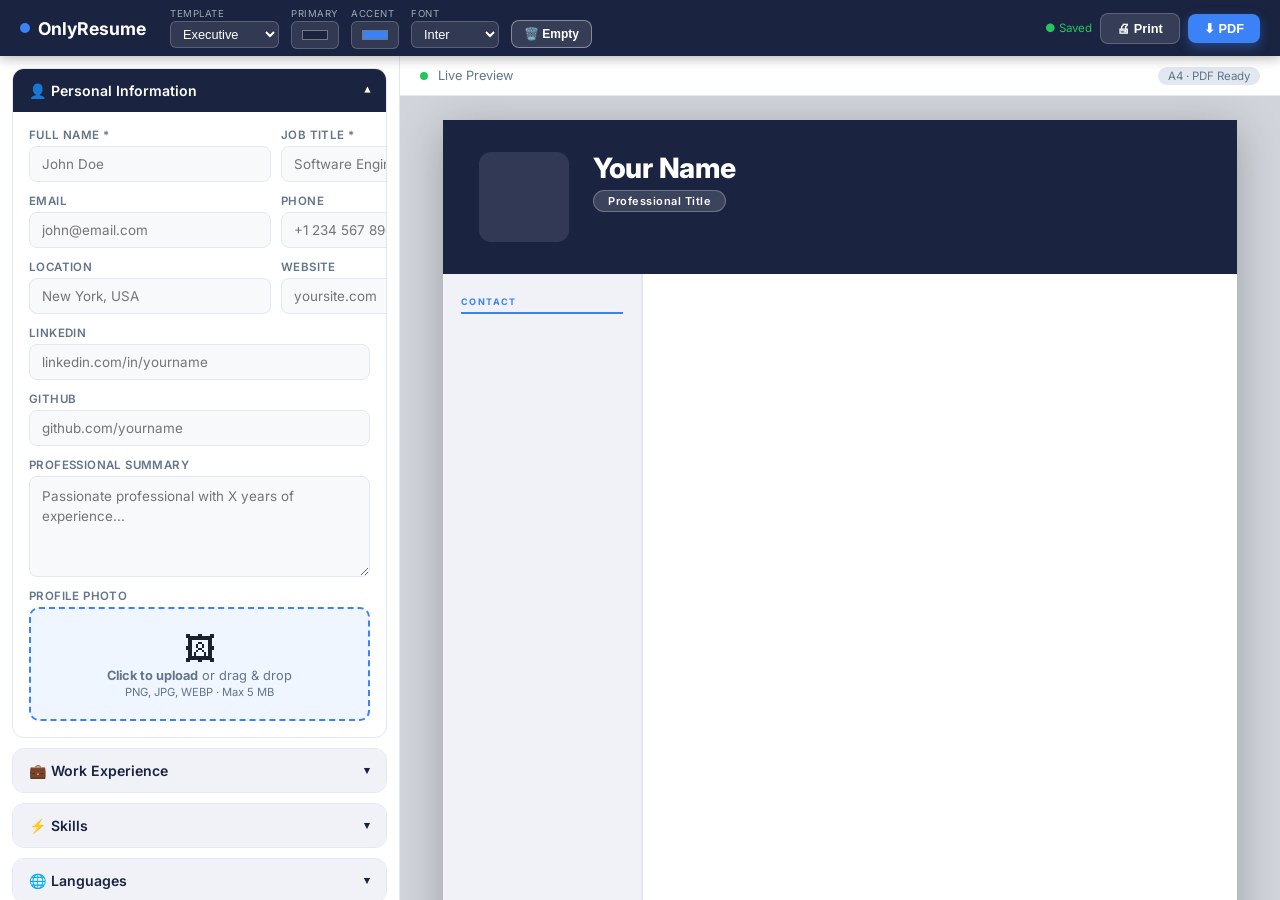
==== builder.html @ aa71aa25 "Add files via upload" ====
<!DOCTYPE html>
<html lang="en">
<head>
<meta charset="UTF-8"/>
<meta name="viewport" content="width=device-width,initial-scale=1.0"/>
<title>Resume Builder — OnlyResume</title>
<link rel="preconnect" href="https://fonts.googleapis.com"/>
<link href="https://fonts.googleapis.com/css2?family=Inter:wght@300;400;500;600;700&family=Poppins:wght@400;500;600;700&family=Roboto:wght@300;400;500;700&family=Lato:wght@300;400;700&family=Raleway:wght@400;500;600;700&display=swap" rel="stylesheet"/>
<link rel="stylesheet" href="https://cdnjs.cloudflare.com/ajax/libs/cropperjs/1.6.1/cropper.min.css"/>
<link rel="stylesheet" href="builder.css"/>
</head>
<body>

<!-- ══ TOP BAR ══ -->
<header id="topbar">
  <a href="index.html" class="brand">
    <span class="brand-dot"></span>OnlyResume
  </a>
  <div class="tb-controls">
    <div class="tb-group">
      <label>Template</label>
      <select id="sel-template">
        <option value="executive">Executive</option>
        <option value="modern">Modern</option>
        <option value="minimal">Minimal</option>
        <option value="creative">Creative</option>
        <option value="corporate">Corporate</option>
        <option value="professional">Professional</option>
      </select>
    </div>
    <div class="tb-group">
      <label>Primary</label>
      <input type="color" id="col-primary" value="#1a2340" class="color-pick"/>
    </div>
    <div class="tb-group">
      <label>Accent</label>
      <input type="color" id="col-accent" value="#3b82f6" class="color-pick"/>
    </div>
    <div class="tb-group">
      <label>Font</label>
      <select id="sel-font">
        <option>Inter</option>
        <option>Poppins</option>
        <option>Roboto</option>
        <option>Lato</option>
        <option>Raleway</option>
      </select>
    </div>
    <div class="tb-group">
      <label>&nbsp;</label>
      <button class="tbtn ghost" id="btn-clear" style="padding: 4px 12px; height: 28px; display: flex; align-items: center; gap: 4px; font-size: 0.75rem; border-color: rgba(255,255,255,0.4); margin-bottom: 2px;">🗑️ Empty</button>
    </div>
  </div>
  <div class="tb-actions">
    <span id="save-status" class="save-badge">● Saved</span>
    <button class="tbtn ghost" id="btn-print">🖨 Print</button>
    <button class="tbtn primary" id="btn-pdf">⬇ PDF</button>
  </div>
</header>

<!-- ══ BUILDER BODY ══ -->
<div id="builder">

  <!-- LEFT: Form Panel -->
  <aside id="form-panel">
    <div class="form-scroll">

      <!-- Personal Info -->
      <div class="card" data-section="personal">
        <div class="card-hdr open">
          <span>👤 Personal Information</span><span class="chev">▾</span>
        </div>
        <div class="card-body">
          <div class="row2">
            <div class="fg"><label>Full Name *</label><input id="f-name" type="text" placeholder="John Doe"/></div>
            <div class="fg"><label>Job Title *</label><input id="f-title" type="text" placeholder="Software Engineer"/></div>
          </div>
          <div class="row2">
            <div class="fg"><label>Email</label><input id="f-email" type="email" placeholder="john@email.com"/></div>
            <div class="fg"><label>Phone</label><input id="f-phone" type="tel" placeholder="+1 234 567 8900"/></div>
          </div>
          <div class="row2">
            <div class="fg"><label>Location</label><input id="f-location" type="text" placeholder="New York, USA"/></div>
            <div class="fg"><label>Website</label><input id="f-website" type="url" placeholder="yoursite.com"/></div>
          </div>
          <div class="fg"><label>LinkedIn</label><input id="f-linkedin" type="url" placeholder="linkedin.com/in/yourname"/></div>
          <div class="fg"><label>GitHub</label><input id="f-github" type="url" placeholder="github.com/yourname"/></div>
          <div class="fg"><label>Professional Summary</label><textarea id="f-summary" rows="4" placeholder="Passionate professional with X years of experience..."></textarea></div>
          <div class="fg">
            <div style="display:flex; justify-content:space-between; align-items:center;">
              <label>Profile Photo</label>
              <button id="btn-remove-photo" style="display:none; font-size:0.7rem; color:#ef4444; background:none; border:none; cursor:pointer; font-weight:600; padding:0; outline:none;">Remove ✕</button>
            </div>
            <div class="upload-zone" id="upload-zone">
              <input type="file" id="photo-input" accept="image/*"/>
              <img id="upload-thumb" alt=""/>
              <div id="upload-inner">
                <div style="font-size:2rem">🖼</div>
                <p><strong>Click to upload</strong> or drag & drop</p>
                <p class="sub">PNG, JPG, WEBP · Max 5 MB</p>
              </div>
            </div>
          </div>
        </div>
      </div>

      <!-- Work Experience -->
      <div class="card" data-section="experience">
        <div class="card-hdr">
          <span>💼 Work Experience</span><span class="chev">▾</span>
        </div>
        <div class="card-body collapsed">
          <div id="exp-list"></div>
          <button class="add-btn" id="add-exp">+ Add Experience</button>
        </div>
      </div>

      <!-- Skills -->
      <div class="card" data-section="skills">
        <div class="card-hdr">
          <span>⚡ Skills</span><span class="chev">▾</span>
        </div>
        <div class="card-body collapsed">
          <p class="hint">Add skill name and proficiency level (0–100)</p>
          <div id="skill-list"></div>
          <button class="add-btn" id="add-skill">+ Add Skill</button>
        </div>
      </div>

      <!-- Languages -->
      <div class="card" data-section="languages">
        <div class="card-hdr">
          <span>🌐 Languages</span><span class="chev">▾</span>
        </div>
        <div class="card-body collapsed">
          <div id="lang-list"></div>
          <button class="add-btn" id="add-lang">+ Add Language</button>
        </div>
      </div>

      <!-- Certifications -->
      <div class="card" data-section="certs">
        <div class="card-hdr">
          <span>🏆 Certifications</span><span class="chev">▾</span>
        </div>
        <div class="card-body collapsed">
          <div id="cert-list"></div>
          <button class="add-btn" id="add-cert">+ Add Certification</button>
        </div>
      </div>

      <!-- Education -->
      <div class="card" data-section="education">
        <div class="card-hdr">
          <span>🎓 Education</span><span class="chev">▾</span>
        </div>
        <div class="card-body collapsed">
          <div id="edu-list"></div>
          <button class="add-btn" id="add-edu">+ Add Education</button>
        </div>
      </div>

      <!-- Projects -->
      <div class="card" data-section="projects">
        <div class="card-hdr">
          <span>🚀 Projects</span><span class="chev">▾</span>
        </div>
        <div class="card-body collapsed">
          <div id="proj-list"></div>
          <button class="add-btn" id="add-proj">+ Add Project</button>
        </div>
      </div>

      <!-- Awards -->
      <div class="card" data-section="awards">
        <div class="card-hdr">
          <span>🥇 Awards & Achievements</span><span class="chev">▾</span>
        </div>
        <div class="card-body collapsed">
          <div id="award-list"></div>
          <button class="add-btn" id="add-award">+ Add Award</button>
        </div>
      </div>

    </div><!-- /form-scroll -->
  </aside>

  <!-- RIGHT: Preview -->
  <section id="preview-panel">
    <div class="preview-topbar">
      <span class="live-dot"></span>
      <span>Live Preview</span>
      <span class="page-tag">A4 · PDF Ready</span>
    </div>
    <div id="preview-viewport">
      <div id="a4-page">
        <!-- Rendered by builder.js -->
      </div>
    </div>
  </section>

</div><!-- /builder -->

<!-- ══ CROP MODAL ══ -->
<div id="crop-modal">
  <div class="crop-box">
    <div class="crop-hdr">
      <span>✂️ Crop Profile Photo</span>
      <button id="crop-close">✕</button>
    </div>
    <div class="crop-canvas">
      <img id="crop-src" src="" alt=""/>
    </div>
    <div class="crop-ctrls">
      <div class="ctrl-row">
        <span class="ctrl-lbl">🔍 Zoom</span>
        <button class="cbtn" id="zoom-out">−</button>
        <input type="range" id="zoom-slider" min="0" max="3" step="0.01" value="0"/>
        <button class="cbtn" id="zoom-in">+</button>
      </div>
      <div class="ctrl-row">
        <span class="ctrl-lbl">🔄 Rotate</span>
        <button class="cbtn" id="rot-l">↺</button>
        <button class="cbtn" id="rot-r">↻</button>
        <span class="ctrl-lbl" style="margin-left:12px">🪞 Flip</span>
        <button class="cbtn" id="flip-h">↔</button>
        <button class="cbtn" id="flip-v">↕</button>
        <button class="cbtn" id="crop-reset" style="margin-left:auto">⟳ Reset</button>
      </div>
      <div class="ctrl-row">
        <span class="ctrl-lbl">Shape:</span>
        <button class="rbtn active" data-ratio="1">▪ Square</button>
        <button class="rbtn" data-ratio="circle">● Circle</button>
        <button class="rbtn" data-ratio="NaN">⊡ Free</button>
      </div>
    </div>
    <div class="crop-foot">
      <button class="cbtn-cancel" id="crop-cancel">Cancel</button>
      <button class="cbtn-apply" id="crop-apply">✓ Apply Photo</button>
    </div>
  </div>
</div>

<script src="https://cdnjs.cloudflare.com/ajax/libs/cropperjs/1.6.1/cropper.min.js"></script>
<script src="builder.js"></script>
</body>
</html>
---- builder.css ----
@import url('https://fonts.googleapis.com/css2?family=Inter:wght@300;400;500;600;700&family=Poppins:wght@400;500;600;700&family=Roboto:wght@300;400;500;700&family=Lato:wght@300;400;700&family=Raleway:wght@400;500;600;700&display=swap');
*,*::before,*::after{box-sizing:border-box;margin:0;padding:0}
:root{--primary:#1a2340;--accent:#3b82f6;--bg:#f0f2f7;--white:#fff;--grey:#e2e8f0;--text:#1a202c;--muted:#64748b;--radius:8px;--shadow:0 4px 24px rgba(0,0,0,.12)}
html,body{height:100%;font-family:'Inter',sans-serif;background:var(--bg);color:var(--text)}
/* TOPBAR */
#topbar{height:56px;background:var(--primary);display:flex;align-items:center;gap:16px;padding:0 20px;position:sticky;top:0;z-index:100;box-shadow:0 2px 12px rgba(0,0,0,.3)}
.brand{color:#fff;font-weight:700;font-size:1.1rem;text-decoration:none;display:flex;align-items:center;gap:8px;white-space:nowrap;margin-right:8px}
.brand-dot{width:10px;height:10px;border-radius:50%;background:var(--accent)}
.tb-controls{display:flex;align-items:center;gap:12px;flex:1;flex-wrap:nowrap;overflow-x:auto}
.tb-group{display:flex;flex-direction:column;gap:2px}
.tb-group label{font-size:.6rem;color:rgba(255,255,255,.6);text-transform:uppercase;letter-spacing:.5px}
.tb-group select,.tb-group input{background:rgba(255,255,255,.1);border:1px solid rgba(255,255,255,.2);color:#fff;border-radius:6px;padding:4px 8px;font-size:.8rem;outline:none;cursor:pointer}
.tb-group select option{background:#1a2340;color:#fff}
.color-pick{width:48px;height:28px;padding:2px;border-radius:6px;cursor:pointer}
.tb-actions{display:flex;align-items:center;gap:8px;margin-left:auto;flex-shrink:0}
.save-badge{font-size:.72rem;color:rgba(255,255,255,.5);white-space:nowrap}
.tbtn{padding:7px 16px;border:none;border-radius:8px;font-size:.8rem;font-weight:600;cursor:pointer;transition:.2s}
.tbtn.ghost{background:rgba(255,255,255,.12);color:#fff;border:1px solid rgba(255,255,255,.2)}
.tbtn.ghost:hover{background:rgba(255,255,255,.22)}
.tbtn.primary{background:var(--accent);color:#fff;box-shadow:0 4px 12px rgba(59,130,246,.4)}
.tbtn.primary:hover{background:#2563eb}
/* BUILDER LAYOUT */
#builder{display:flex;height:calc(100vh - 56px);overflow-x:auto;overflow-y:hidden}
/* FORM PANEL */
#form-panel{width:400px;max-width:100%;flex-shrink:0;background:#fff;border-right:1.5px solid var(--grey);overflow-x:auto;display:flex;flex-direction:column}
.form-scroll{flex:1;overflow-y:auto;padding:12px}
.form-scroll::-webkit-scrollbar{width:4px}
.form-scroll::-webkit-scrollbar-thumb{background:var(--grey);border-radius:4px}
/* CARDS */
.card{background:#fff;border:1.5px solid var(--grey);border-radius:12px;margin-bottom:10px;overflow:hidden}
.card-hdr{padding:13px 16px;display:flex;justify-content:space-between;align-items:center;cursor:pointer;font-weight:600;font-size:.88rem;color:var(--primary);background:var(--bg);user-select:none;transition:.15s}
.card-hdr:hover{background:#e8ecf4}
.card-hdr.open{background:var(--primary);color:#fff}
.chev{transition:.2s;font-size:.7rem}
.card-hdr.open .chev{transform:rotate(180deg)}
.card-body{padding:16px;display:flex;flex-direction:column;gap:12px}
.card-body.collapsed{display:none}
/* FIELDS */
.fg{display:flex;flex-direction:column;gap:4px}
.fg label{font-size:.72rem;font-weight:600;color:var(--muted);text-transform:uppercase;letter-spacing:.4px}
.fg input,.fg textarea,.fg select{padding:9px 12px;border:1.5px solid var(--grey);border-radius:var(--radius);font-family:inherit;font-size:.84rem;color:var(--text);background:#f8f9fb;outline:none;transition:.15s;resize:vertical}
.fg input:focus,.fg textarea:focus,.fg select:focus{border-color:var(--accent);background:#fff;box-shadow:0 0 0 3px rgba(59,130,246,.1)}
.fg textarea{min-height:72px;line-height:1.5}
.row2{display:grid;grid-template-columns:1fr 1fr;gap:10px}
.hint{font-size:.72rem;color:var(--muted);margin-bottom:4px}
/* DYNAMIC ENTRIES */
.entry-block{background:#f8f9fb;border:1.5px solid var(--grey);border-radius:8px;padding:12px;display:flex;flex-direction:column;gap:10px;position:relative}
.entry-block+.entry-block{margin-top:8px}
.del-btn{position:absolute;top:10px;right:10px;width:26px;height:26px;border:none;border-radius:6px;background:#fee2e2;color:#ef4444;cursor:pointer;font-size:.85rem;display:flex;align-items:center;justify-content:center}
.del-btn:hover{background:#fca5a5}
.add-btn{margin-top:4px;padding:8px 14px;border:1.5px dashed var(--accent);border-radius:8px;background:transparent;color:var(--accent);font-size:.82rem;font-weight:600;cursor:pointer;transition:.15s;width:100%;text-align:center}
.add-btn:hover{background:#eff6ff}
/* SKILL ENTRY */
.skill-row{display:flex;align-items:center;gap:8px}
.skill-row input[type=text]{flex:1;padding:8px 10px;border:1.5px solid var(--grey);border-radius:var(--radius);font-size:.82rem;background:#f8f9fb;outline:none;transition:.15s}
.skill-row input[type=text]:focus{border-color:var(--accent);background:#fff}
.skill-row input[type=range]{width:90px;accent-color:var(--accent)}
.skill-row .lvl{font-size:.72rem;color:var(--muted);width:30px;text-align:right}
/* UPLOAD ZONE */
.upload-zone{border:2px dashed var(--accent);border-radius:10px;padding:20px;text-align:center;background:#eff6ff;cursor:pointer;position:relative;transition:.15s;overflow:hidden;word-wrap:break-word;display:flex;flex-direction:column;align-items:center;justify-content:center}
.upload-zone:hover{background:#dbeafe}
.upload-zone input[type=file]{position:absolute;inset:0;opacity:0;cursor:pointer;width:100%;height:100%}
.upload-zone p{font-size:.8rem;color:var(--muted);max-width:100%;white-space:normal;word-break:break-word}
.upload-zone .sub{font-size:.7rem;margin-top:2px;max-width:100%}
#upload-thumb{width:72px;height:72px;border-radius:50%;object-fit:cover;border:3px solid var(--accent);margin:0 auto 8px;display:none}
/* PREVIEW PANEL */
#preview-panel{flex:1;display:flex;flex-direction:column;overflow:hidden}
.preview-topbar{height:40px;background:#fff;border-bottom:1px solid var(--grey);display:flex;align-items:center;gap:10px;padding:0 20px;font-size:.8rem;color:var(--muted)}
.live-dot{width:8px;height:8px;border-radius:50%;background:#22c55e;animation:pulse 2s infinite}
@keyframes pulse{0%,100%{box-shadow:0 0 0 0 rgba(34,197,94,.5)}50%{box-shadow:0 0 0 6px rgba(34,197,94,0)}}
.page-tag{margin-left:auto;font-size:.72rem;background:var(--grey);padding:2px 10px;border-radius:50px}
#preview-viewport{flex:1;overflow:auto;background:#d1d5db;display:flex;align-items:flex-start;justify-content:center;padding:24px}
#a4-page{width:794px;min-height:1122px;background:#fff;box-shadow:0 8px 40px rgba(0,0,0,.25);flex-shrink:0;transform-origin:top center;font-family:var(--resume-font,'Inter');overflow:hidden}
/* ── TEMPLATE: EXECUTIVE ── */
.tpl-exec .exec-header{background:var(--r-primary,#1a2340);color:#fff;padding:32px 36px;display:flex;align-items:flex-start;gap:24px}
.tpl-exec .exec-photo{width:90px;height:90px;border-radius:12px;object-fit:cover;border:3px solid rgba(255,255,255,.3);flex-shrink:0}
.tpl-exec .exec-photo-ph{width:90px;height:90px;border-radius:12px;background:rgba(255,255,255,.1);display:flex;align-items:center;justify-content:center;font-size:2rem;flex-shrink:0}
.tpl-exec .exec-name{font-size:28px;font-weight:800;letter-spacing:-.3px;line-height:1.15}
.tpl-exec .exec-title{display:inline-block;margin-top:6px;padding:3px 14px;border-radius:50px;background:rgba(255,255,255,.15);border:1px solid rgba(255,255,255,.25);font-size:11px;font-weight:600;letter-spacing:.5px}
.tpl-exec .exec-body{display:grid;grid-template-columns:200px 1fr;min-height:800px}
.tpl-exec .exec-sidebar{background:#f0f2f7;padding:22px 18px;display:flex;flex-direction:column;gap:20px;border-right:2px solid #e2e8f0}
.tpl-exec .exec-main{padding:22px 28px;display:flex;flex-direction:column;gap:18px}
.r-sec-title{font-size:9px;font-weight:700;text-transform:uppercase;letter-spacing:1.4px;color:var(--r-accent,#3b82f6);padding-bottom:5px;border-bottom:2px solid var(--r-accent,#3b82f6);margin-bottom:8px}
.r-contact-item{display:flex;align-items:flex-start;gap:7px;margin-bottom:6px}
.r-contact-icon{width:22px;height:22px;border-radius:50%;background:var(--r-primary,#1a2340);color:#fff;display:flex;align-items:center;justify-content:center;font-size:9px;flex-shrink:0;margin-top:1px}
.r-contact-text{font-size:10px;color:#4a5568;word-break:break-all;line-height:1.4}
.r-skill-item{margin-bottom:7px}
.r-skill-name{font-size:9.5px;color:#2d3748;font-weight:500;margin-bottom:3px;display:flex;justify-content:space-between}
.r-skill-bar{height:5px;background:#e2e8f0;border-radius:3px;overflow:hidden}
.r-skill-fill{height:100%;background:var(--r-accent,#3b82f6);border-radius:3px}
.r-lang-item{display:flex;justify-content:space-between;align-items:center;margin-bottom:5px}
.r-lang-name{font-size:10px;color:#2d3748;font-weight:500}
.r-lang-level{font-size:9px;color:var(--r-accent,#3b82f6);font-weight:600}
.r-cert-item{display:flex;gap:6px;align-items:flex-start;margin-bottom:6px}
.r-cert-dot{width:6px;height:6px;border-radius:50%;background:var(--r-accent,#3b82f6);flex-shrink:0;margin-top:3px}
.r-cert-text{font-size:9.5px;color:#4a5568;line-height:1.4}
.r-summary{font-size:10px;color:#4a5568;line-height:1.7}
.r-main-sec-title{font-size:10px;font-weight:700;text-transform:uppercase;letter-spacing:1.2px;color:var(--r-primary,#1a2340);padding-bottom:5px;border-bottom:2.5px solid var(--r-accent,#3b82f6);margin-bottom:10px}
.r-exp-block{margin-bottom:12px;padding-left:12px;border-left:2px solid var(--r-accent,#3b82f6)}
.r-exp-role{font-size:11px;font-weight:700;color:#1a202c}
.r-exp-company{font-size:10px;color:var(--r-accent,#3b82f6);font-weight:600}
.r-exp-date{font-size:9px;color:#94a3b8;margin-top:2px}
.r-exp-bullets{margin-top:5px;padding-left:14px}
.r-exp-bullets li{font-size:9.5px;color:#4a5568;line-height:1.6;margin-bottom:2px;list-style:disc}
.r-edu-block{margin-bottom:10px;background:#f8f9fb;border-left:3px solid var(--r-accent,#3b82f6);padding:8px 12px;border-radius:0 6px 6px 0}
.r-edu-degree{font-size:11px;font-weight:700;color:#1a202c}
.r-edu-school{font-size:10px;color:var(--r-accent,#3b82f6);font-weight:600}
.r-edu-meta{display:flex;gap:10px;margin-top:3px}
.r-edu-meta span{font-size:9px;color:#94a3b8;background:#fff;border:1px solid #e2e8f0;padding:1px 8px;border-radius:50px}
.r-proj-block{margin-bottom:10px}
.r-proj-title{font-size:11px;font-weight:700;color:#1a202c;display:flex;align-items:center;gap:6px}
.r-proj-title::before{content:'';width:8px;height:2px;background:var(--r-accent,#3b82f6);border-radius:2px;flex-shrink:0}
.r-proj-desc{font-size:9.5px;color:#4a5568;line-height:1.6;margin-top:3px}
.r-award-item{display:flex;gap:8px;margin-bottom:7px;align-items:flex-start}
.r-award-icon{font-size:11px;flex-shrink:0;margin-top:1px}
.r-award-text .award-name{font-size:10.5px;font-weight:600;color:#1a202c}
.r-award-text .award-year{font-size:9px;color:#94a3b8}
.r-divider{height:1px;background:linear-gradient(90deg,var(--r-accent,#3b82f6),#e2e8f0,transparent);border:none;margin:4px 0 12px}
/* ── TEMPLATE: MODERN ── */
.tpl-modern .mod-header{position:relative;background:linear-gradient(135deg,var(--r-primary,#1a2340),#243055);padding:28px 32px 22px;color:#fff}
.tpl-modern .mod-name{font-size:30px;font-weight:800;letter-spacing:-.5px}
.tpl-modern .mod-title{font-size:12px;color:rgba(255,255,255,.7);margin-top:4px;font-weight:500}
.tpl-modern .mod-contact-row{display:flex;flex-wrap:wrap;gap:14px;margin-top:14px}
.tpl-modern .mod-contact-item{display:flex;align-items:center;gap:5px;font-size:9.5px;color:rgba(255,255,255,.8)}
.tpl-modern .mod-body{display:grid;grid-template-columns:1fr 200px;gap:0}
.tpl-modern .mod-main{padding:22px 24px;display:flex;flex-direction:column;gap:16px}
.tpl-modern .mod-aside{background:#f8f9fb;padding:22px 16px;border-left:2px solid #e2e8f0;display:flex;flex-direction:column;gap:18px}
.tpl-modern .mod-photo{width:80px;height:80px;border-radius:50%;object-fit:cover;border:3px solid rgba(255,255,255,.3);position:absolute;top:20px;right:32px}
/* ── TEMPLATE: MINIMAL ── */
.tpl-min{padding:40px 44px}
.tpl-min .min-header{border-bottom:2.5px solid var(--r-primary,#1a2340);padding-bottom:16px;margin-bottom:20px;display:flex;justify-content:space-between;align-items:flex-end;gap:16px}
.tpl-min .min-name{font-size:32px;font-weight:800;color:var(--r-primary,#1a2340);letter-spacing:-.5px}
.tpl-min .min-title{font-size:12px;color:var(--r-accent,#3b82f6);font-weight:600;margin-top:2px}
.tpl-min .min-contact-col{display:flex;flex-direction:column;gap:3px;align-items:flex-end}
.tpl-min .min-contact-item{font-size:9.5px;color:#4a5568}
.tpl-min .min-photo{width:70px;height:70px;border-radius:8px;object-fit:cover}
.tpl-min .min-sec-title{font-size:9px;font-weight:800;text-transform:uppercase;letter-spacing:2px;color:var(--r-primary,#1a2340);margin-bottom:8px;display:flex;align-items:center;gap:8px}
.tpl-min .min-sec-title::after{content:'';flex:1;height:1px;background:#e2e8f0}
.tpl-min .min-sec{margin-bottom:18px}
.tpl-min .min-exp-row{display:grid;grid-template-columns:90px 1fr;gap:12px;margin-bottom:10px}
.tpl-min .min-date{font-size:9px;color:#94a3b8;padding-top:2px}
.tpl-min .min-skill-row{display:flex;flex-wrap:wrap;gap:5px;margin-bottom:4px}
.tpl-min .min-tag{padding:3px 10px;border-radius:50px;background:#f0f2f7;border:1px solid #e2e8f0;font-size:9px;font-weight:500;color:#2d3748}
/* ── TEMPLATE: CREATIVE ── */
.tpl-creative .cr-sidebar{width:220px;background:var(--r-primary,#1a2340);color:#fff;padding:30px 20px;display:flex;flex-direction:column;gap:22px;float:left;min-height:1122px}
.tpl-creative .cr-main{margin-left:220px;padding:28px 28px;display:flex;flex-direction:column;gap:18px}
.tpl-creative .cr-photo{width:100px;height:100px;border-radius:50%;object-fit:cover;border:3px solid var(--r-accent,#3b82f6);margin:0 auto 12px;display:block}
.tpl-creative .cr-photo-ph{width:100px;height:100px;border-radius:50%;background:rgba(255,255,255,.1);margin:0 auto 12px;display:flex;align-items:center;justify-content:center;font-size:2.5rem}
.tpl-creative .cr-name{font-size:18px;font-weight:700;text-align:center;line-height:1.3}
.tpl-creative .cr-title{font-size:10px;text-align:center;color:var(--r-accent,#3b82f6);font-weight:600;margin-top:4px;text-transform:uppercase;letter-spacing:.5px}
.tpl-creative .cr-sec-title{font-size:8.5px;font-weight:700;text-transform:uppercase;letter-spacing:1.2px;color:rgba(255,255,255,.5);padding-bottom:5px;border-bottom:1px solid rgba(255,255,255,.15);margin-bottom:8px}
.tpl-creative .cr-contact-item{font-size:9.5px;color:rgba(255,255,255,.8);margin-bottom:5px;display:flex;align-items:center;gap:6px}
.tpl-creative .cr-main-title{font-size:9.5px;font-weight:700;text-transform:uppercase;letter-spacing:1.2px;color:var(--r-primary,#1a2340);padding-bottom:5px;border-bottom:2px solid var(--r-accent,#3b82f6);margin-bottom:10px}
/* ── TEMPLATE: CORPORATE ── */
.tpl-corporate{background:#fff;height:100%}
.tpl-corporate .corp-header{border-top:8px solid var(--r-primary,#1a2340);border-bottom:2px solid #e2e8f0;padding:32px 40px;display:flex;justify-content:space-between;align-items:center}
.tpl-corporate .corp-header-left{flex:1}
.tpl-corporate .corp-name{font-size:32px;font-weight:700;color:var(--r-primary,#1a2340);letter-spacing:-0.5px;margin-bottom:4px}
.tpl-corporate .corp-title{font-size:13px;color:var(--r-accent,#3b82f6);font-weight:600;text-transform:uppercase;letter-spacing:1px}
.tpl-corporate .corp-contact-right{display:flex;flex-direction:column;gap:4px;align-items:flex-end}
.tpl-corporate .corp-contact-item{font-size:10px;color:#4a5568}
.tpl-corporate .corp-body{display:grid;grid-template-columns:1fr 220px;min-height:800px}
.tpl-corporate .corp-main{padding:30px 40px 30px 40px;display:flex;flex-direction:column;gap:20px}
.tpl-corporate .corp-sidebar{padding:30px 30px;background:#f8f9fb;border-left:1px solid #e2e8f0;display:flex;flex-direction:column;gap:20px}
.tpl-corporate .corp-sec-title{font-size:11px;font-weight:700;text-transform:uppercase;color:var(--r-primary,#1a2340);letter-spacing:1px;border-bottom:1px solid #cbd5e1;padding-bottom:4px;margin-bottom:12px}

/* ── TEMPLATE: PROFESSIONAL ── */
.tpl-professional{padding:36px 48px;background:#fff}
.tpl-professional .prof-header{text-align:center;margin-bottom:24px;border-bottom:3px solid var(--r-primary,#1a2340);padding-bottom:20px}
.tpl-professional .prof-photo{width:90px;height:90px;border-radius:50%;object-fit:cover;margin:0 auto 12px;border:3px solid var(--r-accent,#3b82f6);display:block}
.tpl-professional .prof-name{font-size:34px;font-weight:800;color:var(--r-primary,#1a2340);letter-spacing:-1px}
.tpl-professional .prof-title{font-size:14px;color:#4a5568;font-weight:500;margin-top:2px;margin-bottom:12px}
.tpl-professional .prof-contact-row{display:flex;justify-content:center;flex-wrap:wrap;gap:12px}
.tpl-professional .prof-contact-item{font-size:10px;color:#718096;display:flex;align-items:center;gap:4px}
.tpl-professional .prof-body{display:flex;flex-direction:column;gap:18px}
.tpl-professional .prof-section{display:flex;gap:20px}
.tpl-professional .prof-sec-title{width:120px;flex-shrink:0;font-size:10px;font-weight:700;text-transform:uppercase;color:var(--r-accent,#3b82f6);letter-spacing:1px;text-align:right;padding-top:2px}
.tpl-professional .prof-sec-content{flex:1;border-left:2px solid #e2e8f0;padding-left:20px}
.tpl-professional .prof-sec-content .r-exp-block{border-left:none;padding-left:0}

/* ── PRINT ── */
@media print{
  @page{size:A4;margin:0}
  *{-webkit-print-color-adjust:exact!important;print-color-adjust:exact!important}
  #topbar,#form-panel,.preview-topbar,#crop-modal{display:none!important}
  #builder{display:block!important;height:auto!important}
  #preview-panel{display:block!important}
  #preview-viewport{display:block!important;background:white!important;padding:0!important}
  #a4-page{width:210mm!important;min-height:297mm!important;transform:none!important;box-shadow:none!important}
}
/* CROP MODAL */
#crop-modal{position:fixed;inset:0;background:rgba(10,14,30,.85);backdrop-filter:blur(8px);z-index:9999;display:none;align-items:center;justify-content:center}
#crop-modal.open{display:flex}
.crop-box{background:#fff;border-radius:18px;width:min(660px,96vw);max-height:96vh;overflow-y:auto;display:flex;flex-direction:column;box-shadow:0 24px 80px rgba(0,0,0,.4)}
.crop-hdr{background:linear-gradient(135deg,#0f1628,#1a2340);color:#fff;padding:16px 22px;display:flex;justify-content:space-between;align-items:center;border-radius:18px 18px 0 0;font-weight:600}
.crop-hdr button{background:rgba(255,255,255,.15);border:none;color:#fff;width:28px;height:28px;border-radius:50%;cursor:pointer;font-size:.9rem}
.crop-canvas{background:#0f1628;min-height:320px;max-height:380px;overflow:hidden;display:flex;align-items:center;justify-content:center}
.crop-canvas img{display:block;max-width:100%;max-height:360px}
.crop-ctrls{padding:14px 18px;background:#f8f9fb;border-top:1px solid #e2e8f0;display:flex;flex-direction:column;gap:10px}
.ctrl-row{display:flex;align-items:center;gap:8px;flex-wrap:wrap}
.ctrl-lbl{font-size:.7rem;font-weight:700;color:#64748b;text-transform:uppercase;letter-spacing:.4px;white-space:nowrap}
.cbtn{min-width:30px;height:30px;padding:0 10px;border:1.5px solid #e2e8f0;border-radius:7px;background:#fff;color:#1a2340;font-size:.85rem;font-weight:600;cursor:pointer;transition:.15s;display:flex;align-items:center;justify-content:center}
.cbtn:hover{border-color:#3b82f6;background:#eff6ff;color:#3b82f6}
#zoom-slider{width:110px;accent-color:#3b82f6}
.rbtn{padding:4px 12px;border:1.5px solid #e2e8f0;border-radius:50px;background:#fff;color:#64748b;font-size:.72rem;font-weight:600;cursor:pointer;transition:.15s}
.rbtn.active,.rbtn:hover{background:#3b82f6;border-color:#3b82f6;color:#fff}
.crop-foot{display:flex;justify-content:flex-end;gap:10px;padding:14px 18px;border-top:1px solid #e2e8f0;background:#fff;border-radius:0 0 18px 18px}
.cbtn-cancel{padding:8px 20px;border:1.5px solid #e2e8f0;border-radius:8px;background:#fff;color:#1a2340;font-weight:600;font-size:.85rem;cursor:pointer}
.cbtn-apply{padding:8px 22px;border:none;border-radius:8px;background:#3b82f6;color:#fff;font-weight:600;font-size:.85rem;cursor:pointer;box-shadow:0 4px 12px rgba(59,130,246,.4)}
.cbtn-apply:hover{background:#2563eb}
/* PLACEHOLDER */
.preview-placeholder{height:100%;display:flex;align-items:center;justify-content:center;flex-direction:column;gap:12px;color:#94a3b8;font-size:.85rem}
.empty-ph{font-size:.8rem;color:#94a3b8;font-style:italic}
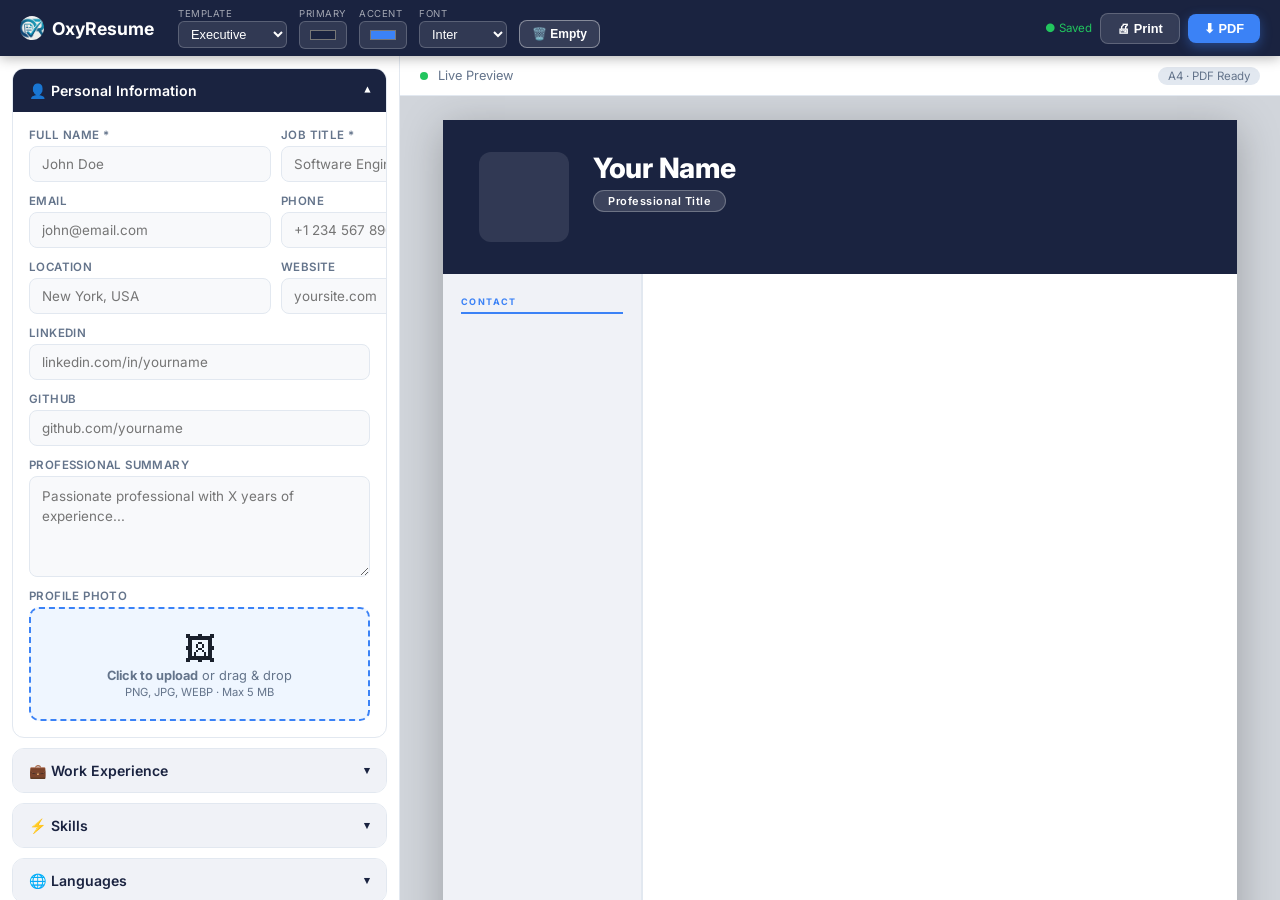
==== commit 2e3b4e53: "Update builder.html" ====
--- a/builder.html
+++ b/builder.html
@@ -3,7 +3,7 @@
 <head>
 <meta charset="UTF-8"/>
 <meta name="viewport" content="width=device-width,initial-scale=1.0"/>
-<title>Resume Builder — OnlyResume</title>
+<title>Resume Builder — OxyResume</title>
 <link rel="preconnect" href="https://fonts.googleapis.com"/>
 <link href="https://fonts.googleapis.com/css2?family=Inter:wght@300;400;500;600;700&family=Poppins:wght@400;500;600;700&family=Roboto:wght@300;400;500;700&family=Lato:wght@300;400;700&family=Raleway:wght@400;500;600;700&display=swap" rel="stylesheet"/>
 <link rel="stylesheet" href="https://cdnjs.cloudflare.com/ajax/libs/cropperjs/1.6.1/cropper.min.css"/>
@@ -14,7 +14,7 @@
 <!-- ══ TOP BAR ══ -->
 <header id="topbar">
   <a href="index.html" class="brand">
-    <span class="brand-dot"></span>OnlyResume
+    <img src="web logo.png" alt="Logo" style="height: 24px; width: 24px; object-fit: cover; border-radius: 50%; flex-shrink: 0;" />OxyResume
   </a>
   <div class="tb-controls">
     <div class="tb-group">
